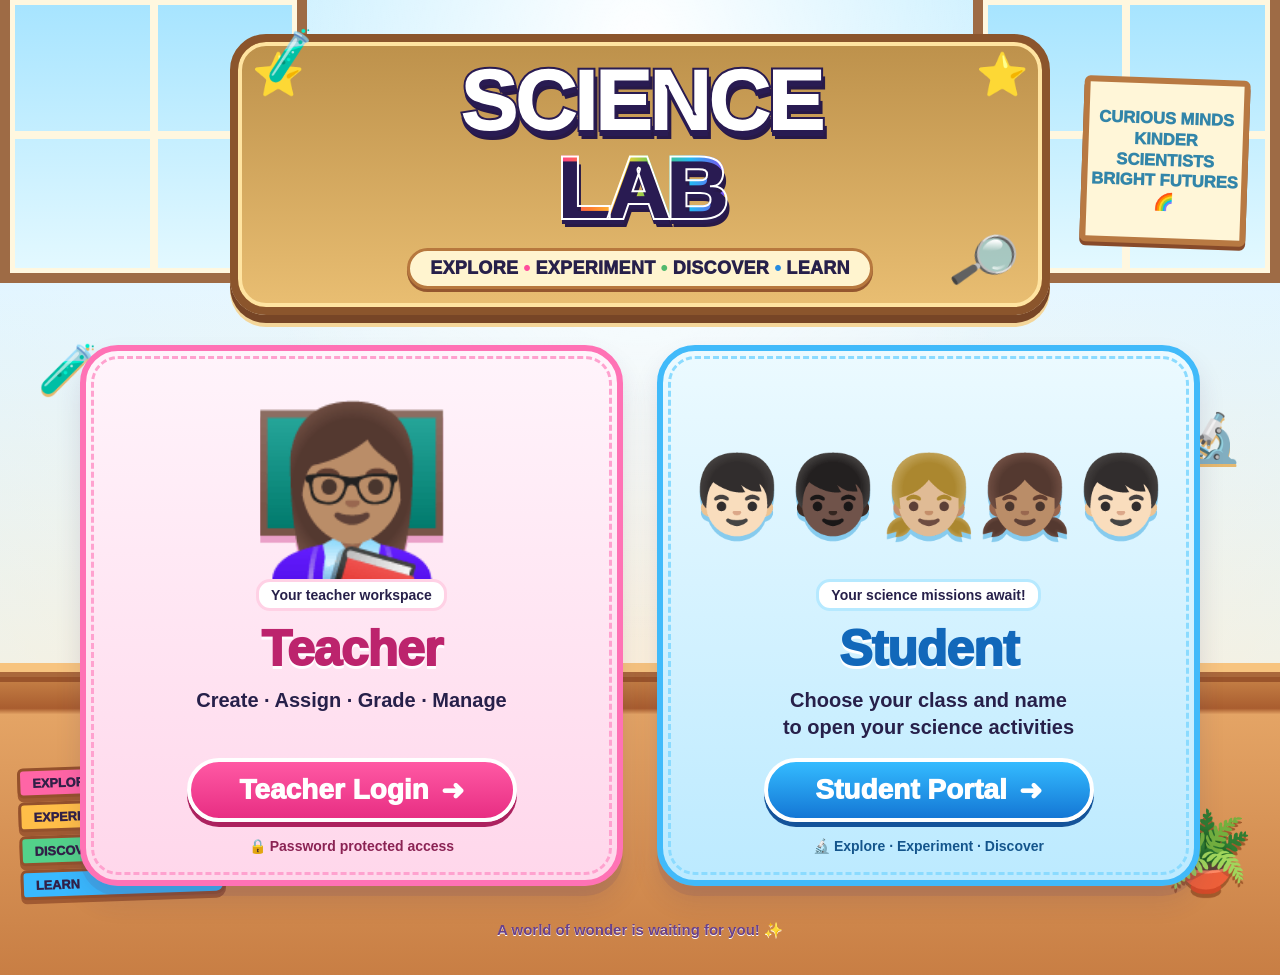
==== index.html @ 7e99002c "Add Science Lab home screen" ====
<!doctype html>
<html lang="en">
<head>
<meta charset="utf-8">
<meta name="viewport" content="width=device-width, initial-scale=1">
<meta name="theme-color" content="#6b3dc2">
<title>Science Lab — Explore • Experiment • Discover • Learn</title>
<style>
:root{--purple:#6b3dc2;--pink:#ff4d9b;--pink-dark:#bc246d;--blue:#28a9f2;--blue-dark:#1268ba;--ink:#27204a;--cream:#fff9ec}
*{box-sizing:border-box}
body{margin:0;min-height:100vh;font-family:"Trebuchet MS",Arial,sans-serif;color:var(--ink);background:linear-gradient(180deg,#c8efff 0%,#e8f7ff 30%,#fff0d8 74%,#f4d4ff 100%);overflow-x:hidden}
.classroom{min-height:100vh;position:relative;isolation:isolate;padding:24px clamp(14px,4vw,54px) 36px;display:flex;flex-direction:column;align-items:center}
.window-glow{position:absolute;inset:0;z-index:-2;background:radial-gradient(ellipse at 50% 5%,#fff 0,transparent 45%),linear-gradient(90deg,#d3f1ff40,transparent 30%,transparent 70%,#d3f1ff40)}
.shelf{position:absolute;z-index:-1;bottom:0;height:32%;width:100%;background:linear-gradient(180deg,#cc884b 0,#a95d2f 12%,#e4a465 14%,#c87e44 100%);border-top:9px solid #f8c17a;box-shadow:inset 0 10px 0 #9a542b}
.shelf:before{content:"";position:absolute;top:-9px;left:0;right:0;height:9px;background:#f7c47f;box-shadow:0 5px 0 #aa683b}
.window{position:absolute;z-index:-1;top:0;width:24%;height:29%;background:linear-gradient(#a6e4ff,#e4f9ff);border:10px solid #9e6b45;border-top:0;box-shadow:inset 0 0 0 5px #fff7df}
.window.left{left:0}.window.right{right:0}
.window:before,.window:after{content:"";position:absolute;background:#fff7df}
.window:before{width:8px;top:0;bottom:0;left:50%;transform:translateX(-50%)}
.window:after{height:8px;left:0;right:0;top:48%}
.poster{position:absolute;right:2.5%;top:8%;width:13%;height:17%;background:#fff6d8;border:6px solid #b87942;border-radius:6px;display:grid;place-items:center;text-align:center;font-weight:1000;color:#3285a9;transform:rotate(2deg);box-shadow:0 4px 0 #874a2a}
.poster span{font-size:clamp(10px,1.3vw,19px);line-height:1.25}
.books{position:absolute;left:1.5%;bottom:8%;width:16%;display:flex;flex-direction:column;gap:4px;transform:rotate(-2deg)}
.book{height:30px;border:3px solid #94512c;border-radius:6px 10px 10px 6px;box-shadow:0 4px 0 #a05a32;display:flex;align-items:center;padding-left:12px;font-size:clamp(10px,1vw,15px);font-weight:1000;color:#312047}
.book:nth-child(1){background:#ff65a6}.book:nth-child(2){background:#ffbe48}.book:nth-child(3){background:#53d18a}.book:nth-child(4){background:#39b9ff}
.plant{position:absolute;right:2%;bottom:8%;font-size:clamp(40px,6vw,80px);filter:drop-shadow(0 4px 0 #a15a2c)}
.brand{width:min(820px,100%);text-align:center;background:linear-gradient(#bd914b,#e9be72);border:8px solid #8b552c;border-radius:36px;padding:16px 24px 18px;box-shadow:0 8px 0 #774526,0 12px 0 #f4d69a,inset 0 0 0 4px #ffe4a1;position:relative;margin:10px 0 30px}
.brand:before,.brand:after{content:"⭐";position:absolute;font-size:clamp(24px,4vw,42px);top:8px}
.brand:before{left:14px}.brand:after{right:14px}
.brand h1{margin:0;color:#fff;font-size:clamp(39px,7.5vw,86px);line-height:1.02;font-weight:1000;letter-spacing:-3px;-webkit-text-stroke:2px #291b52;text-shadow:0 5px 0 #291b52,3px 8px 0 #281947}
.brand h1 .science{background:linear-gradient(90deg,#ff3897,#ff7b30,#ffd333,#4dc85b,#24b9f4,#7b52ef);color:transparent;background-clip:text;-webkit-background-clip:text;-webkit-text-stroke:2px #fff}
.motto{display:inline-block;margin-top:15px;background:#fff4cf;border:3px solid #b7783e;border-radius:999px;padding:7px 20px;font-weight:1000;font-size:clamp(12px,1.6vw,18px);box-shadow:0 3px 0 #94572f;letter-spacing:.3px}
.lab-science{position:absolute;left:24px;top:-12px;font-size:clamp(27px,4vw,44px);transform:rotate(-12deg)}
.magnify{position:absolute;right:24px;bottom:15px;font-size:clamp(28px,4.5vw,53px);transform:rotate(12deg)}
.portal-row{width:min(1120px,100%);display:grid;grid-template-columns:1fr 1fr;gap:clamp(16px,3vw,34px);align-items:stretch}
.portal{border:6px solid;border-radius:38px;min-height:470px;padding:18px clamp(12px,2vw,24px) 24px;display:flex;flex-direction:column;align-items:center;text-align:center;position:relative;overflow:hidden;box-shadow:0 10px 0 #593d6a22,0 15px 26px #3a306022;transition:transform .2s,box-shadow .2s}
.portal:hover{transform:translateY(-5px);box-shadow:0 15px 0 #593d6a20,0 20px 32px #3a306028}
.teacher{background:linear-gradient(180deg,#fff4fb,#ffd7eb);border-color:#ff72b5;outline:3px dashed #ffa2cf;outline-offset:-14px}
.student{background:linear-gradient(180deg,#ecfaff,#bceaff);border-color:#41bafa;outline:3px dashed #8bdbff;outline-offset:-14px}
.illustration{width:100%;height:250px;display:grid;place-items:center;position:relative}
.teacher-art{font-size:clamp(105px,13vw,166px);line-height:1;filter:drop-shadow(0 7px 0 #eaa0c8)}
.student-art{display:flex;flex-wrap:wrap;justify-content:center;align-content:center;gap:0;font-size:clamp(54px,6vw,80px);line-height:1.08;filter:drop-shadow(0 5px 0 #86cbee)}
.art-caption{position:absolute;bottom:8px;background:#fff;border:3px solid #ffd1e5;border-radius:14px;padding:5px 12px;font-size:14px;font-weight:900}
.student .art-caption{border-color:#b6e9ff}
.portal h2{font-size:clamp(32px,4.2vw,50px);margin:3px 0 5px;font-weight:1000;letter-spacing:-1px;text-shadow:0 3px 0 #ffffff;line-height:1.1}
.teacher h2{color:var(--pink-dark)}.student h2{color:var(--blue-dark)}
.portal p{font-weight:800;font-size:clamp(15px,1.8vw,20px);margin:5px 0 17px;line-height:1.35}
.cta{margin-top:auto;border:4px solid #fff;border-radius:999px;display:flex;align-items:center;justify-content:center;gap:12px;min-height:64px;width:min(100%,330px);text-decoration:none;color:white;font:1000 clamp(19px,2.5vw,28px) "Trebuchet MS",Arial,sans-serif;cursor:pointer;box-shadow:0 5px 0 #0002;transition:transform .14s,filter .14s}
.cta:hover{transform:translateY(-2px);filter:brightness(1.05)}.cta:focus-visible{outline:4px solid #342268;outline-offset:4px}
.teacher .cta{background:linear-gradient(#ff59a4,#e82e83);box-shadow:0 5px 0 #ac225f}.student .cta{background:linear-gradient(#34bbff,#1477d5);box-shadow:0 5px 0 #14539a}
.lock-note{font-size:14px;font-weight:900;margin-top:15px;line-height:1.35}.teacher .lock-note{color:#8b2354}.student .lock-note{color:#14558c}
.floating{position:absolute;z-index:-1;font-size:clamp(25px,3.7vw,48px);filter:drop-shadow(0 3px 0 #e6b86e)}
.f1{left:3%;top:35%}.f2{left:21%;top:52%}.f3{right:3%;top:42%}.f4{right:19%;top:57%}
.footer{margin-top:35px;text-align:center;font-weight:900;color:#69418a;font-size:15px;text-shadow:0 1px #fff}
.modal-backdrop{position:fixed;inset:0;background:#211536a8;z-index:10;display:none;align-items:center;justify-content:center;padding:18px}
.modal-backdrop.open{display:flex}
.modal{width:min(450px,100%);background:#fff8fd;border:6px solid #ff78b8;border-radius:28px;box-shadow:0 10px 0 #662a51;padding:28px;text-align:center}
.modal h3{font-size:30px;margin:4px 0 8px;color:#a82065}
.modal p{line-height:1.45;font-weight:700}
.modal-actions{display:flex;gap:10px;margin-top:20px}
.modal-actions button{flex:1;border:0;border-radius:15px;padding:13px;font-size:17px;font-weight:900;cursor:pointer}
.primary{background:#ef3d8d;color:white}.secondary{background:#eadcfb;color:#4e2a7b}
@media(max-width:760px){.classroom{padding:15px 12px 26px}.brand{margin-bottom:23px;padding:17px 12px}.brand h1{letter-spacing:-1.5px}.brand:before{left:7px}.brand:after{right:7px}.lab-science{left:8px;top:-16px}.magnify{right:8px;bottom:8px}.portal-row{grid-template-columns:1fr;max-width:500px;gap:18px}.portal{min-height:0;padding:18px 20px 22px}.illustration{height:200px}.teacher-art{font-size:120px}.student-art{font-size:59px}.portal p{margin-bottom:15px}.books,.poster,.plant{opacity:.38}.window{height:20%;width:24%}.footer{margin-top:25px}}
@media(prefers-reduced-motion:reduce){*{transition:none!important}}
</style>
</head>
<body>
<main class="classroom">
<div class="window-glow"></div><div class="window left"></div><div class="window right"></div>
<div class="poster"><span>CURIOUS MINDS<br>KINDER SCIENTISTS<br>BRIGHT FUTURES 🌈</span></div>
<div class="books" aria-hidden="true"><div class="book">EXPLORE</div><div class="book">EXPERIMENT</div><div class="book">DISCOVER</div><div class="book">LEARN</div></div>
<div class="plant" aria-hidden="true">🪴</div>
<div class="floating f1" aria-hidden="true">🧪</div><div class="floating f2" aria-hidden="true">⭐</div><div class="floating f3" aria-hidden="true">🔬</div><div class="floating f4" aria-hidden="true">🌟</div>
<header class="brand">
<div class="lab-science" aria-hidden="true">🧪</div>
<h1><span class="small">SCIENCE</span><br><span class="science">LAB</span></h1>
<div class="motto">EXPLORE <span style="color:#ff4d9b">•</span> EXPERIMENT <span style="color:#52b96d">•</span> DISCOVER <span style="color:#258be1">•</span> LEARN</div>
<div class="magnify" aria-hidden="true">🔎</div>
</header>
<section class="portal-row" aria-label="Choose your portal">
<article class="portal teacher">
<div class="illustration">
<div class="teacher-art" role="img" aria-label="Cartoon teacher">👩🏽‍🏫</div>
<div class="art-caption">Your teacher workspace</div>
</div>
<h2>Teacher</h2>
<p>Create · Assign · Grade · Manage</p>
<button class="cta" id="teacherBtn" type="button">Teacher Login <span aria-hidden="true">➜</span></button>
<div class="lock-note">🔒 Password protected access</div>
</article>
<article class="portal student">
<div class="illustration">
<div class="student-art" role="img" aria-label="A diverse group of cartoon students"><span>👦🏻</span><span>👦🏿</span><span>👧🏼</span><span>👧🏽</span><span>👦🏻</span></div>
<div class="art-caption">Your science missions await!</div>
</div>
<h2>Student</h2>
<p>Choose your class and name<br>to open your science activities</p>
<button class="cta" id="studentBtn" type="button">Student Portal <span aria-hidden="true">➜</span></button>
<div class="lock-note">🔬 Explore · Experiment · Discover</div>
</article>
</section>
<footer class="footer">A world of wonder is waiting for you! ✨</footer>
<div class="shelf"></div>
</main>
<div class="modal-backdrop" id="teacherModal" role="dialog" aria-modal="true" aria-labelledby="modalTitle">
<div class="modal">
<div style="font-size:44px" aria-hidden="true">🔐</div>
<h3 id="modalTitle">Teacher Login</h3>
<p>The private teacher workspace will open after secure sign-in is configured.</p>
<div class="modal-actions"><button class="secondary" id="closeModal" type="button">Back</button><button class="primary" id="confirmModal" type="button">Continue</button></div>
</div>
</div>
<script>
const modal=document.getElementById('teacherModal');
document.getElementById('teacherBtn').addEventListener('click',()=>{modal.classList.add('open');document.getElementById('closeModal').focus()});
function closeTeacherModal(){modal.classList.remove('open');document.getElementById('teacherBtn').focus()}
document.getElementById('closeModal').addEventListener('click',closeTeacherModal);
document.getElementById('confirmModal').addEventListener('click',()=>{alert('Teacher authentication will be connected when the secure login screen is built.');closeTeacherModal()});
modal.addEventListener('click',e=>{if(e.target===modal)closeTeacherModal()});
document.addEventListener('keydown',e=>{if(e.key==='Escape'&&modal.classList.contains('open'))closeTeacherModal()});
document.getElementById('studentBtn').addEventListener('click',()=>{alert('The Student portal will open to class selection after the next screen is built.')});
</script>
</body>
</html>
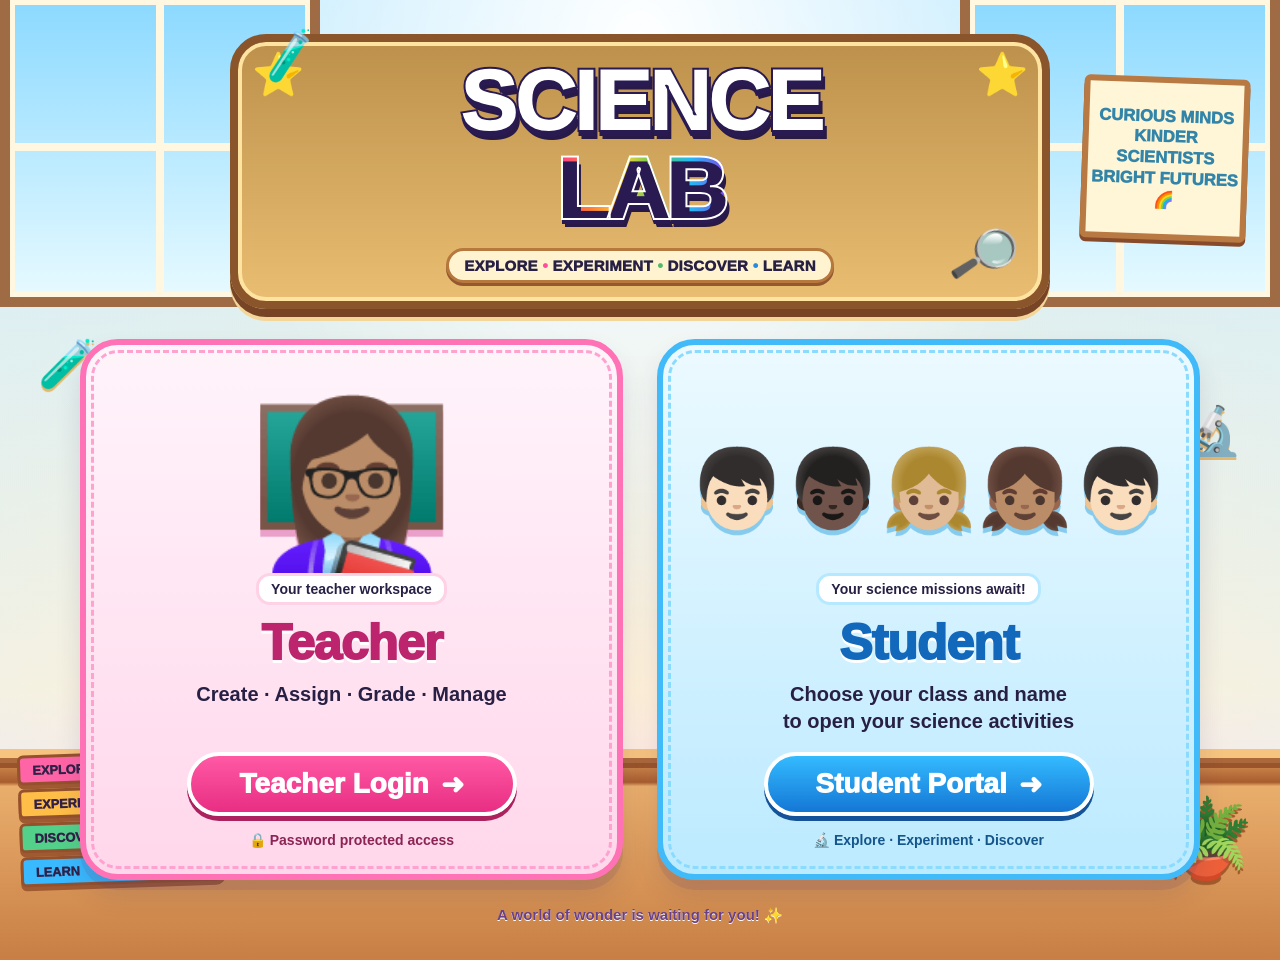
==== commit 3b78453a: "Use shared Science Lab stylesheet and script on home screen" ====
--- a/index.html
+++ b/index.html
@@ -5,64 +5,7 @@
 <meta name="viewport" content="width=device-width, initial-scale=1">
 <meta name="theme-color" content="#6b3dc2">
 <title>Science Lab — Explore • Experiment • Discover • Learn</title>
-<style>
-:root{--purple:#6b3dc2;--pink:#ff4d9b;--pink-dark:#bc246d;--blue:#28a9f2;--blue-dark:#1268ba;--ink:#27204a;--cream:#fff9ec}
-*{box-sizing:border-box}
-body{margin:0;min-height:100vh;font-family:"Trebuchet MS",Arial,sans-serif;color:var(--ink);background:linear-gradient(180deg,#c8efff 0%,#e8f7ff 30%,#fff0d8 74%,#f4d4ff 100%);overflow-x:hidden}
-.classroom{min-height:100vh;position:relative;isolation:isolate;padding:24px clamp(14px,4vw,54px) 36px;display:flex;flex-direction:column;align-items:center}
-.window-glow{position:absolute;inset:0;z-index:-2;background:radial-gradient(ellipse at 50% 5%,#fff 0,transparent 45%),linear-gradient(90deg,#d3f1ff40,transparent 30%,transparent 70%,#d3f1ff40)}
-.shelf{position:absolute;z-index:-1;bottom:0;height:32%;width:100%;background:linear-gradient(180deg,#cc884b 0,#a95d2f 12%,#e4a465 14%,#c87e44 100%);border-top:9px solid #f8c17a;box-shadow:inset 0 10px 0 #9a542b}
-.shelf:before{content:"";position:absolute;top:-9px;left:0;right:0;height:9px;background:#f7c47f;box-shadow:0 5px 0 #aa683b}
-.window{position:absolute;z-index:-1;top:0;width:24%;height:29%;background:linear-gradient(#a6e4ff,#e4f9ff);border:10px solid #9e6b45;border-top:0;box-shadow:inset 0 0 0 5px #fff7df}
-.window.left{left:0}.window.right{right:0}
-.window:before,.window:after{content:"";position:absolute;background:#fff7df}
-.window:before{width:8px;top:0;bottom:0;left:50%;transform:translateX(-50%)}
-.window:after{height:8px;left:0;right:0;top:48%}
-.poster{position:absolute;right:2.5%;top:8%;width:13%;height:17%;background:#fff6d8;border:6px solid #b87942;border-radius:6px;display:grid;place-items:center;text-align:center;font-weight:1000;color:#3285a9;transform:rotate(2deg);box-shadow:0 4px 0 #874a2a}
-.poster span{font-size:clamp(10px,1.3vw,19px);line-height:1.25}
-.books{position:absolute;left:1.5%;bottom:8%;width:16%;display:flex;flex-direction:column;gap:4px;transform:rotate(-2deg)}
-.book{height:30px;border:3px solid #94512c;border-radius:6px 10px 10px 6px;box-shadow:0 4px 0 #a05a32;display:flex;align-items:center;padding-left:12px;font-size:clamp(10px,1vw,15px);font-weight:1000;color:#312047}
-.book:nth-child(1){background:#ff65a6}.book:nth-child(2){background:#ffbe48}.book:nth-child(3){background:#53d18a}.book:nth-child(4){background:#39b9ff}
-.plant{position:absolute;right:2%;bottom:8%;font-size:clamp(40px,6vw,80px);filter:drop-shadow(0 4px 0 #a15a2c)}
-.brand{width:min(820px,100%);text-align:center;background:linear-gradient(#bd914b,#e9be72);border:8px solid #8b552c;border-radius:36px;padding:16px 24px 18px;box-shadow:0 8px 0 #774526,0 12px 0 #f4d69a,inset 0 0 0 4px #ffe4a1;position:relative;margin:10px 0 30px}
-.brand:before,.brand:after{content:"⭐";position:absolute;font-size:clamp(24px,4vw,42px);top:8px}
-.brand:before{left:14px}.brand:after{right:14px}
-.brand h1{margin:0;color:#fff;font-size:clamp(39px,7.5vw,86px);line-height:1.02;font-weight:1000;letter-spacing:-3px;-webkit-text-stroke:2px #291b52;text-shadow:0 5px 0 #291b52,3px 8px 0 #281947}
-.brand h1 .science{background:linear-gradient(90deg,#ff3897,#ff7b30,#ffd333,#4dc85b,#24b9f4,#7b52ef);color:transparent;background-clip:text;-webkit-background-clip:text;-webkit-text-stroke:2px #fff}
-.motto{display:inline-block;margin-top:15px;background:#fff4cf;border:3px solid #b7783e;border-radius:999px;padding:7px 20px;font-weight:1000;font-size:clamp(12px,1.6vw,18px);box-shadow:0 3px 0 #94572f;letter-spacing:.3px}
-.lab-science{position:absolute;left:24px;top:-12px;font-size:clamp(27px,4vw,44px);transform:rotate(-12deg)}
-.magnify{position:absolute;right:24px;bottom:15px;font-size:clamp(28px,4.5vw,53px);transform:rotate(12deg)}
-.portal-row{width:min(1120px,100%);display:grid;grid-template-columns:1fr 1fr;gap:clamp(16px,3vw,34px);align-items:stretch}
-.portal{border:6px solid;border-radius:38px;min-height:470px;padding:18px clamp(12px,2vw,24px) 24px;display:flex;flex-direction:column;align-items:center;text-align:center;position:relative;overflow:hidden;box-shadow:0 10px 0 #593d6a22,0 15px 26px #3a306022;transition:transform .2s,box-shadow .2s}
-.portal:hover{transform:translateY(-5px);box-shadow:0 15px 0 #593d6a20,0 20px 32px #3a306028}
-.teacher{background:linear-gradient(180deg,#fff4fb,#ffd7eb);border-color:#ff72b5;outline:3px dashed #ffa2cf;outline-offset:-14px}
-.student{background:linear-gradient(180deg,#ecfaff,#bceaff);border-color:#41bafa;outline:3px dashed #8bdbff;outline-offset:-14px}
-.illustration{width:100%;height:250px;display:grid;place-items:center;position:relative}
-.teacher-art{font-size:clamp(105px,13vw,166px);line-height:1;filter:drop-shadow(0 7px 0 #eaa0c8)}
-.student-art{display:flex;flex-wrap:wrap;justify-content:center;align-content:center;gap:0;font-size:clamp(54px,6vw,80px);line-height:1.08;filter:drop-shadow(0 5px 0 #86cbee)}
-.art-caption{position:absolute;bottom:8px;background:#fff;border:3px solid #ffd1e5;border-radius:14px;padding:5px 12px;font-size:14px;font-weight:900}
-.student .art-caption{border-color:#b6e9ff}
-.portal h2{font-size:clamp(32px,4.2vw,50px);margin:3px 0 5px;font-weight:1000;letter-spacing:-1px;text-shadow:0 3px 0 #ffffff;line-height:1.1}
-.teacher h2{color:var(--pink-dark)}.student h2{color:var(--blue-dark)}
-.portal p{font-weight:800;font-size:clamp(15px,1.8vw,20px);margin:5px 0 17px;line-height:1.35}
-.cta{margin-top:auto;border:4px solid #fff;border-radius:999px;display:flex;align-items:center;justify-content:center;gap:12px;min-height:64px;width:min(100%,330px);text-decoration:none;color:white;font:1000 clamp(19px,2.5vw,28px) "Trebuchet MS",Arial,sans-serif;cursor:pointer;box-shadow:0 5px 0 #0002;transition:transform .14s,filter .14s}
-.cta:hover{transform:translateY(-2px);filter:brightness(1.05)}.cta:focus-visible{outline:4px solid #342268;outline-offset:4px}
-.teacher .cta{background:linear-gradient(#ff59a4,#e82e83);box-shadow:0 5px 0 #ac225f}.student .cta{background:linear-gradient(#34bbff,#1477d5);box-shadow:0 5px 0 #14539a}
-.lock-note{font-size:14px;font-weight:900;margin-top:15px;line-height:1.35}.teacher .lock-note{color:#8b2354}.student .lock-note{color:#14558c}
-.floating{position:absolute;z-index:-1;font-size:clamp(25px,3.7vw,48px);filter:drop-shadow(0 3px 0 #e6b86e)}
-.f1{left:3%;top:35%}.f2{left:21%;top:52%}.f3{right:3%;top:42%}.f4{right:19%;top:57%}
-.footer{margin-top:35px;text-align:center;font-weight:900;color:#69418a;font-size:15px;text-shadow:0 1px #fff}
-.modal-backdrop{position:fixed;inset:0;background:#211536a8;z-index:10;display:none;align-items:center;justify-content:center;padding:18px}
-.modal-backdrop.open{display:flex}
-.modal{width:min(450px,100%);background:#fff8fd;border:6px solid #ff78b8;border-radius:28px;box-shadow:0 10px 0 #662a51;padding:28px;text-align:center}
-.modal h3{font-size:30px;margin:4px 0 8px;color:#a82065}
-.modal p{line-height:1.45;font-weight:700}
-.modal-actions{display:flex;gap:10px;margin-top:20px}
-.modal-actions button{flex:1;border:0;border-radius:15px;padding:13px;font-size:17px;font-weight:900;cursor:pointer}
-.primary{background:#ef3d8d;color:white}.secondary{background:#eadcfb;color:#4e2a7b}
-@media(max-width:760px){.classroom{padding:15px 12px 26px}.brand{margin-bottom:23px;padding:17px 12px}.brand h1{letter-spacing:-1.5px}.brand:before{left:7px}.brand:after{right:7px}.lab-science{left:8px;top:-16px}.magnify{right:8px;bottom:8px}.portal-row{grid-template-columns:1fr;max-width:500px;gap:18px}.portal{min-height:0;padding:18px 20px 22px}.illustration{height:200px}.teacher-art{font-size:120px}.student-art{font-size:59px}.portal p{margin-bottom:15px}.books,.poster,.plant{opacity:.38}.window{height:20%;width:24%}.footer{margin-top:25px}}
-@media(prefers-reduced-motion:reduce){*{transition:none!important}}
-</style>
+<link rel="stylesheet" href="./styles.css">
 </head>
 <body>
 <main class="classroom">
@@ -110,15 +53,6 @@
 <div class="modal-actions"><button class="secondary" id="closeModal" type="button">Back</button><button class="primary" id="confirmModal" type="button">Continue</button></div>
 </div>
 </div>
-<script>
-const modal=document.getElementById('teacherModal');
-document.getElementById('teacherBtn').addEventListener('click',()=>{modal.classList.add('open');document.getElementById('closeModal').focus()});
-function closeTeacherModal(){modal.classList.remove('open');document.getElementById('teacherBtn').focus()}
-document.getElementById('closeModal').addEventListener('click',closeTeacherModal);
-document.getElementById('confirmModal').addEventListener('click',()=>{alert('Teacher authentication will be connected when the secure login screen is built.');closeTeacherModal()});
-modal.addEventListener('click',e=>{if(e.target===modal)closeTeacherModal()});
-document.addEventListener('keydown',e=>{if(e.key==='Escape'&&modal.classList.contains('open'))closeTeacherModal()});
-document.getElementById('studentBtn').addEventListener('click',()=>{alert('The Student portal will open to class selection after the next screen is built.')});
-</script>
+<script src="./script.js" defer></script>
 </body>
 </html>
--- a/styles.css
+++ b/styles.css
@@ -0,0 +1,99 @@
+/* Science Lab shared design system. Screen-specific classes remain namespaced by page. */
+
+:root{--purple:#6b3dc2;--pink:#ff4d9b;--pink-dark:#bc246d;--blue:#28a9f2;--blue-dark:#1268ba;--ink:#27204a;--cream:#fff9ec}
+*{box-sizing:border-box}
+body{margin:0;min-height:100vh;font-family:"Trebuchet MS",Arial,sans-serif;color:var(--ink);background:linear-gradient(180deg,#c8efff 0%,#e8f7ff 30%,#fff0d8 74%,#f4d4ff 100%);overflow-x:hidden}
+.classroom{min-height:100vh;position:relative;isolation:isolate;padding:24px clamp(14px,4vw,54px) 36px;display:flex;flex-direction:column;align-items:center}
+.window-glow{position:absolute;inset:0;z-index:-2;background:radial-gradient(ellipse at 50% 5%,#fff 0,transparent 45%),linear-gradient(90deg,#d3f1ff40,transparent 30%,transparent 70%,#d3f1ff40)}
+.shelf{position:absolute;z-index:-1;bottom:0;height:32%;width:100%;background:linear-gradient(180deg,#cc884b 0,#a95d2f 12%,#e4a465 14%,#c87e44 100%);border-top:9px solid #f8c17a;box-shadow:inset 0 10px 0 #9a542b}
+.shelf:before{content:"";position:absolute;top:-9px;left:0;right:0;height:9px;background:#f7c47f;box-shadow:0 5px 0 #aa683b}
+.window{position:absolute;z-index:-1;top:0;width:24%;height:29%;background:linear-gradient(#a6e4ff,#e4f9ff);border:10px solid #9e6b45;border-top:0;box-shadow:inset 0 0 0 5px #fff7df}
+.window.left{left:0}.window.right{right:0}
+.window:before,.window:after{content:"";position:absolute;background:#fff7df}
+.window:before{width:8px;top:0;bottom:0;left:50%;transform:translateX(-50%)}
+.window:after{height:8px;left:0;right:0;top:48%}
+.poster{position:absolute;right:2.5%;top:8%;width:13%;height:17%;background:#fff6d8;border:6px solid #b87942;border-radius:6px;display:grid;place-items:center;text-align:center;font-weight:1000;color:#3285a9;transform:rotate(2deg);box-shadow:0 4px 0 #874a2a}
+.poster span{font-size:clamp(10px,1.3vw,19px);line-height:1.25}
+.books{position:absolute;left:1.5%;bottom:8%;width:16%;display:flex;flex-direction:column;gap:4px;transform:rotate(-2deg)}
+.book{height:30px;border:3px solid #94512c;border-radius:6px 10px 10px 6px;box-shadow:0 4px 0 #a05a32;display:flex;align-items:center;padding-left:12px;font-size:clamp(10px,1vw,15px);font-weight:1000;color:#312047}
+.book:nth-child(1){background:#ff65a6}.book:nth-child(2){background:#ffbe48}.book:nth-child(3){background:#53d18a}.book:nth-child(4){background:#39b9ff}
+.plant{position:absolute;right:2%;bottom:8%;font-size:clamp(40px,6vw,80px);filter:drop-shadow(0 4px 0 #a15a2c)}
+.brand{width:min(820px,100%);text-align:center;background:linear-gradient(#bd914b,#e9be72);border:8px solid #8b552c;border-radius:36px;padding:16px 24px 18px;box-shadow:0 8px 0 #774526,0 12px 0 #f4d69a,inset 0 0 0 4px #ffe4a1;position:relative;margin:10px 0 30px}
+.brand:before,.brand:after{content:"⭐";position:absolute;font-size:clamp(24px,4vw,42px);top:8px}
+.brand:before{left:14px}.brand:after{right:14px}
+.brand h1{margin:0;color:#fff;font-size:clamp(39px,7.5vw,86px);line-height:1.02;font-weight:1000;letter-spacing:-3px;-webkit-text-stroke:2px #291b52;text-shadow:0 5px 0 #291b52,3px 8px 0 #281947}
+.brand h1 .science{background:linear-gradient(90deg,#ff3897,#ff7b30,#ffd333,#4dc85b,#24b9f4,#7b52ef);color:transparent;background-clip:text;-webkit-background-clip:text;-webkit-text-stroke:2px #fff}
+.motto{display:inline-block;margin-top:15px;background:#fff4cf;border:3px solid #b7783e;border-radius:999px;padding:7px 20px;font-weight:1000;font-size:clamp(12px,1.6vw,18px);box-shadow:0 3px 0 #94572f;letter-spacing:.3px}
+.lab-science{position:absolute;left:24px;top:-12px;font-size:clamp(27px,4vw,44px);transform:rotate(-12deg)}
+.magnify{position:absolute;right:24px;bottom:15px;font-size:clamp(28px,4.5vw,53px);transform:rotate(12deg)}
+.portal-row{width:min(1120px,100%);display:grid;grid-template-columns:1fr 1fr;gap:clamp(16px,3vw,34px);align-items:stretch}
+.portal{border:6px solid;border-radius:38px;min-height:470px;padding:18px clamp(12px,2vw,24px) 24px;display:flex;flex-direction:column;align-items:center;text-align:center;position:relative;overflow:hidden;box-shadow:0 10px 0 #593d6a22,0 15px 26px #3a306022;transition:transform .2s,box-shadow .2s}
+.portal:hover{transform:translateY(-5px);box-shadow:0 15px 0 #593d6a20,0 20px 32px #3a306028}
+.teacher{background:linear-gradient(180deg,#fff4fb,#ffd7eb);border-color:#ff72b5;outline:3px dashed #ffa2cf;outline-offset:-14px}
+.student{background:linear-gradient(180deg,#ecfaff,#bceaff);border-color:#41bafa;outline:3px dashed #8bdbff;outline-offset:-14px}
+.illustration{width:100%;height:250px;display:grid;place-items:center;position:relative}
+.teacher-art{font-size:clamp(105px,13vw,166px);line-height:1;filter:drop-shadow(0 7px 0 #eaa0c8)}
+.student-art{display:flex;flex-wrap:wrap;justify-content:center;align-content:center;gap:0;font-size:clamp(54px,6vw,80px);line-height:1.08;filter:drop-shadow(0 5px 0 #86cbee)}
+.art-caption{position:absolute;bottom:8px;background:#fff;border:3px solid #ffd1e5;border-radius:14px;padding:5px 12px;font-size:14px;font-weight:900}
+.student .art-caption{border-color:#b6e9ff}
+.portal h2{font-size:clamp(32px,4.2vw,50px);margin:3px 0 5px;font-weight:1000;letter-spacing:-1px;text-shadow:0 3px 0 #ffffff;line-height:1.1}
+.teacher h2{color:var(--pink-dark)}.student h2{color:var(--blue-dark)}
+.portal p{font-weight:800;font-size:clamp(15px,1.8vw,20px);margin:5px 0 17px;line-height:1.35}
+.cta{margin-top:auto;border:4px solid #fff;border-radius:999px;display:flex;align-items:center;justify-content:center;gap:12px;min-height:64px;width:min(100%,330px);text-decoration:none;color:white;font:1000 clamp(19px,2.5vw,28px) "Trebuchet MS",Arial,sans-serif;cursor:pointer;box-shadow:0 5px 0 #0002;transition:transform .14s,filter .14s}
+.cta:hover{transform:translateY(-2px);filter:brightness(1.05)}.cta:focus-visible{outline:4px solid #342268;outline-offset:4px}
+.teacher .cta{background:linear-gradient(#ff59a4,#e82e83);box-shadow:0 5px 0 #ac225f}.student .cta{background:linear-gradient(#34bbff,#1477d5);box-shadow:0 5px 0 #14539a}
+.lock-note{font-size:14px;font-weight:900;margin-top:15px;line-height:1.35}.teacher .lock-note{color:#8b2354}.student .lock-note{color:#14558c}
+.floating{position:absolute;z-index:-1;font-size:clamp(25px,3.7vw,48px);filter:drop-shadow(0 3px 0 #e6b86e)}
+.f1{left:3%;top:35%}.f2{left:21%;top:52%}.f3{right:3%;top:42%}.f4{right:19%;top:57%}
+.footer{margin-top:35px;text-align:center;font-weight:900;color:#69418a;font-size:15px;text-shadow:0 1px #fff}
+.modal-backdrop{position:fixed;inset:0;background:#211536a8;z-index:10;display:none;align-items:center;justify-content:center;padding:18px}
+.modal-backdrop.open{display:flex}
+.modal{width:min(450px,100%);background:#fff8fd;border:6px solid #ff78b8;border-radius:28px;box-shadow:0 10px 0 #662a51;padding:28px;text-align:center}
+.modal h3{font-size:30px;margin:4px 0 8px;color:#a82065}
+.modal p{line-height:1.45;font-weight:700}
+.modal-actions{display:flex;gap:10px;margin-top:20px}
+.modal-actions button{flex:1;border:0;border-radius:15px;padding:13px;font-size:17px;font-weight:900;cursor:pointer}
+.primary{background:#ef3d8d;color:white}.secondary{background:#eadcfb;color:#4e2a7b}
+@media(max-width:760px){.classroom{padding:15px 12px 26px}.brand{margin-bottom:23px;padding:17px 12px}.brand h1{letter-spacing:-1.5px}.brand:before{left:7px}.brand:after{right:7px}.lab-science{left:8px;top:-16px}.magnify{right:8px;bottom:8px}.portal-row{grid-template-columns:1fr;max-width:500px;gap:18px}.portal{min-height:0;padding:18px 20px 22px}.illustration{height:200px}.teacher-art{font-size:120px}.student-art{font-size:59px}.portal p{margin-bottom:15px}.books,.poster,.plant{opacity:.38}.window{height:20%;width:24%}.footer{margin-top:25px}}
+@media(prefers-reduced-motion:reduce){*{transition:none!important}}
+
+
+/* Teacher Login screen styles */
+
+:root{--purple:#6334bd;--pink:#f02e8c;--pinkdark:#aa1d61;--ink:#272044;--cream:#fff8eb}
+*{box-sizing:border-box}body{margin:0;min-height:100vh;font-family:"Trebuchet MS",Arial,sans-serif;color:var(--ink);background:linear-gradient(180deg,#c9edff 0%,#fff1d9 72%,#f5d8ff 100%);overflow-x:hidden}
+.scene{min-height:100vh;position:relative;isolation:isolate;padding:22px clamp(14px,4vw,54px) 38px;display:flex;flex-direction:column;align-items:center}
+.scene:before{content:"";position:absolute;inset:0;z-index:-2;background:radial-gradient(ellipse at 50% 12%,#fff 0,transparent 46%)}
+.window{position:absolute;z-index:-1;top:0;width:25%;height:32%;background:linear-gradient(#8bd9ff,#e7faff);border:10px solid #9e6b45;border-top:0;box-shadow:inset 0 0 0 5px #fff7df}
+.window.left{left:0}.window.right{right:0}.window:before,.window:after{content:"";position:absolute;background:#fff7df}.window:before{width:8px;top:0;bottom:0;left:50%;transform:translateX(-50%)}.window:after{height:8px;left:0;right:0;top:48%}
+.shelf{position:absolute;z-index:-1;bottom:0;height:22%;width:100%;background:linear-gradient(180deg,#d99757 0,#a95d2f 12%,#e9ae6c 14%,#c87e44 100%);border-top:9px solid #f8c17a}
+.back{align-self:flex-start;display:inline-flex;align-items:center;gap:9px;border:4px solid #fff;border-radius:999px;padding:12px 20px;background:linear-gradient(#8052e5,#5a28b7);color:white;text-decoration:none;font-weight:1000;font-size:17px;box-shadow:0 5px 0 #3d237c;cursor:pointer}
+.back:hover{filter:brightness(1.07);transform:translateY(-1px)}
+.logo{margin:14px 0 24px;text-align:center;background:linear-gradient(#c7954d,#e9be72);border:7px solid #8b552c;border-radius:32px;padding:10px 28px 14px;box-shadow:0 7px 0 #774526,0 10px 0 #f4d69a,inset 0 0 0 4px #ffe4a1;position:relative;width:min(680px,100%)}
+.logo h1{margin:0;font-size:clamp(38px,7vw,72px);font-weight:1000;letter-spacing:-2px;color:white;-webkit-text-stroke:2px #28194d;text-shadow:0 5px 0 #28194d}
+.logo h1 span{background:linear-gradient(90deg,#ff3897,#ff7b30,#ffd333,#4dc85b,#24b9f4,#7b52ef);background-clip:text;-webkit-background-clip:text;color:transparent;-webkit-text-stroke:1.5px white}
+.motto{display:inline-block;background:#fff4cf;border:3px solid #b7783e;border-radius:999px;padding:6px 15px;font-size:clamp(10px,1.6vw,15px);font-weight:1000}
+.layout{width:min(1120px,100%);display:grid;grid-template-columns:.82fr 1.18fr;gap:clamp(18px,3vw,38px);align-items:center;flex:1}
+.teacher-illustration{align-self:stretch;display:flex;flex-direction:column;align-items:center;justify-content:flex-end;position:relative;min-height:430px}
+.teacher-illustration .character{font-size:clamp(125px,16vw,205px);line-height:1;filter:drop-shadow(0 7px 0 #e7a0c8)}
+.desk{width:100%;background:linear-gradient(#dba05d,#b86f3d);border:6px solid #94562f;border-radius:18px 18px 6px 6px;padding:14px;box-shadow:0 8px 0 #8c4b29;text-align:center;font-size:clamp(18px,2.3vw,28px)}
+.desk span{display:inline-block;margin:0 4px}
+.caption{margin-top:14px;background:#fff7e7;border:3px solid #efbf77;border-radius:18px;padding:10px 15px;font-weight:1000;text-align:center}
+.login{background:linear-gradient(180deg,#fff4fb,#ffd8eb);border:7px solid #ff70b3;border-radius:40px;padding:clamp(22px,4vw,44px);outline:3px dashed #ffa2cf;outline-offset:-15px;box-shadow:0 10px 0 #593d6a22,0 16px 28px #3a306022;text-align:center}
+.login h2{font-size:clamp(34px,5vw,58px);margin:4px 0 12px;line-height:1.08;font-weight:1000;color:#b5236c;text-shadow:0 3px 0 #fff}
+.login .intro{font-size:clamp(16px,2vw,20px);font-weight:800;line-height:1.4;margin:0 auto 26px;max-width:480px}
+.field-wrap{position:relative;margin:0 auto 16px;max-width:560px}
+.field-wrap .lock{position:absolute;left:19px;top:50%;transform:translateY(-50%);font-size:23px}
+input{width:100%;border:4px solid #bd83b5;border-radius:999px;background:#fff;padding:19px 58px 19px 58px;font:800 18px "Trebuchet MS",Arial,sans-serif;color:#2b234b;outline:none}
+input:focus{border-color:#7236bf;box-shadow:0 0 0 4px #d9c4ff}
+.toggle{position:absolute;right:12px;top:50%;transform:translateY(-50%);border:0;background:transparent;border-radius:50%;width:43px;height:43px;font-size:23px;cursor:pointer}
+.signin{width:100%;max-width:560px;min-height:72px;border:4px solid white;border-radius:999px;background:linear-gradient(#ff3995,#dc1678);box-shadow:0 5px 0 #a91c5d;color:white;font:1000 clamp(23px,3vw,32px) "Trebuchet MS",Arial,sans-serif;cursor:pointer}
+.signin:hover{filter:brightness(1.06);transform:translateY(-2px)}
+.help{font-size:14px;color:#7c315d;font-weight:800;margin:18px 0 0}
+.modal-backdrop{display:none;position:fixed;inset:0;z-index:20;background:#211536a8;align-items:center;justify-content:center;padding:20px}
+.modal-backdrop.open{display:flex}.modal{width:min(430px,100%);background:#fff7fc;border:6px solid #ff72b3;border-radius:28px;padding:28px;text-align:center;box-shadow:0 10px 0 #67254f}
+.modal .icon{font-size:48px}.modal h3{font-size:28px;margin:8px 0;color:#a51d61}.modal p{font-weight:800;line-height:1.45}
+.modal button{border:0;border-radius:999px;padding:13px 26px;background:#e92987;color:#fff;font-size:17px;font-weight:1000;cursor:pointer}
+.footer{margin-top:26px;font-weight:900;color:#69418a;text-align:center}
+@media(max-width:760px){.scene{padding:12px 12px 26px}.logo{margin:18px 0}.layout{grid-template-columns:1fr;max-width:520px;gap:18px}.teacher-illustration{min-height:230px}.teacher-illustration .character{font-size:120px}.desk{padding:8px}.caption{display:none}.login{padding:28px 20px;border-radius:30px}.login .intro{margin-bottom:18px}.window{height:18%;width:25%}.back{font-size:15px;padding:10px 15px}}
+@media(prefers-reduced-motion:reduce){*{transition:none!important}}
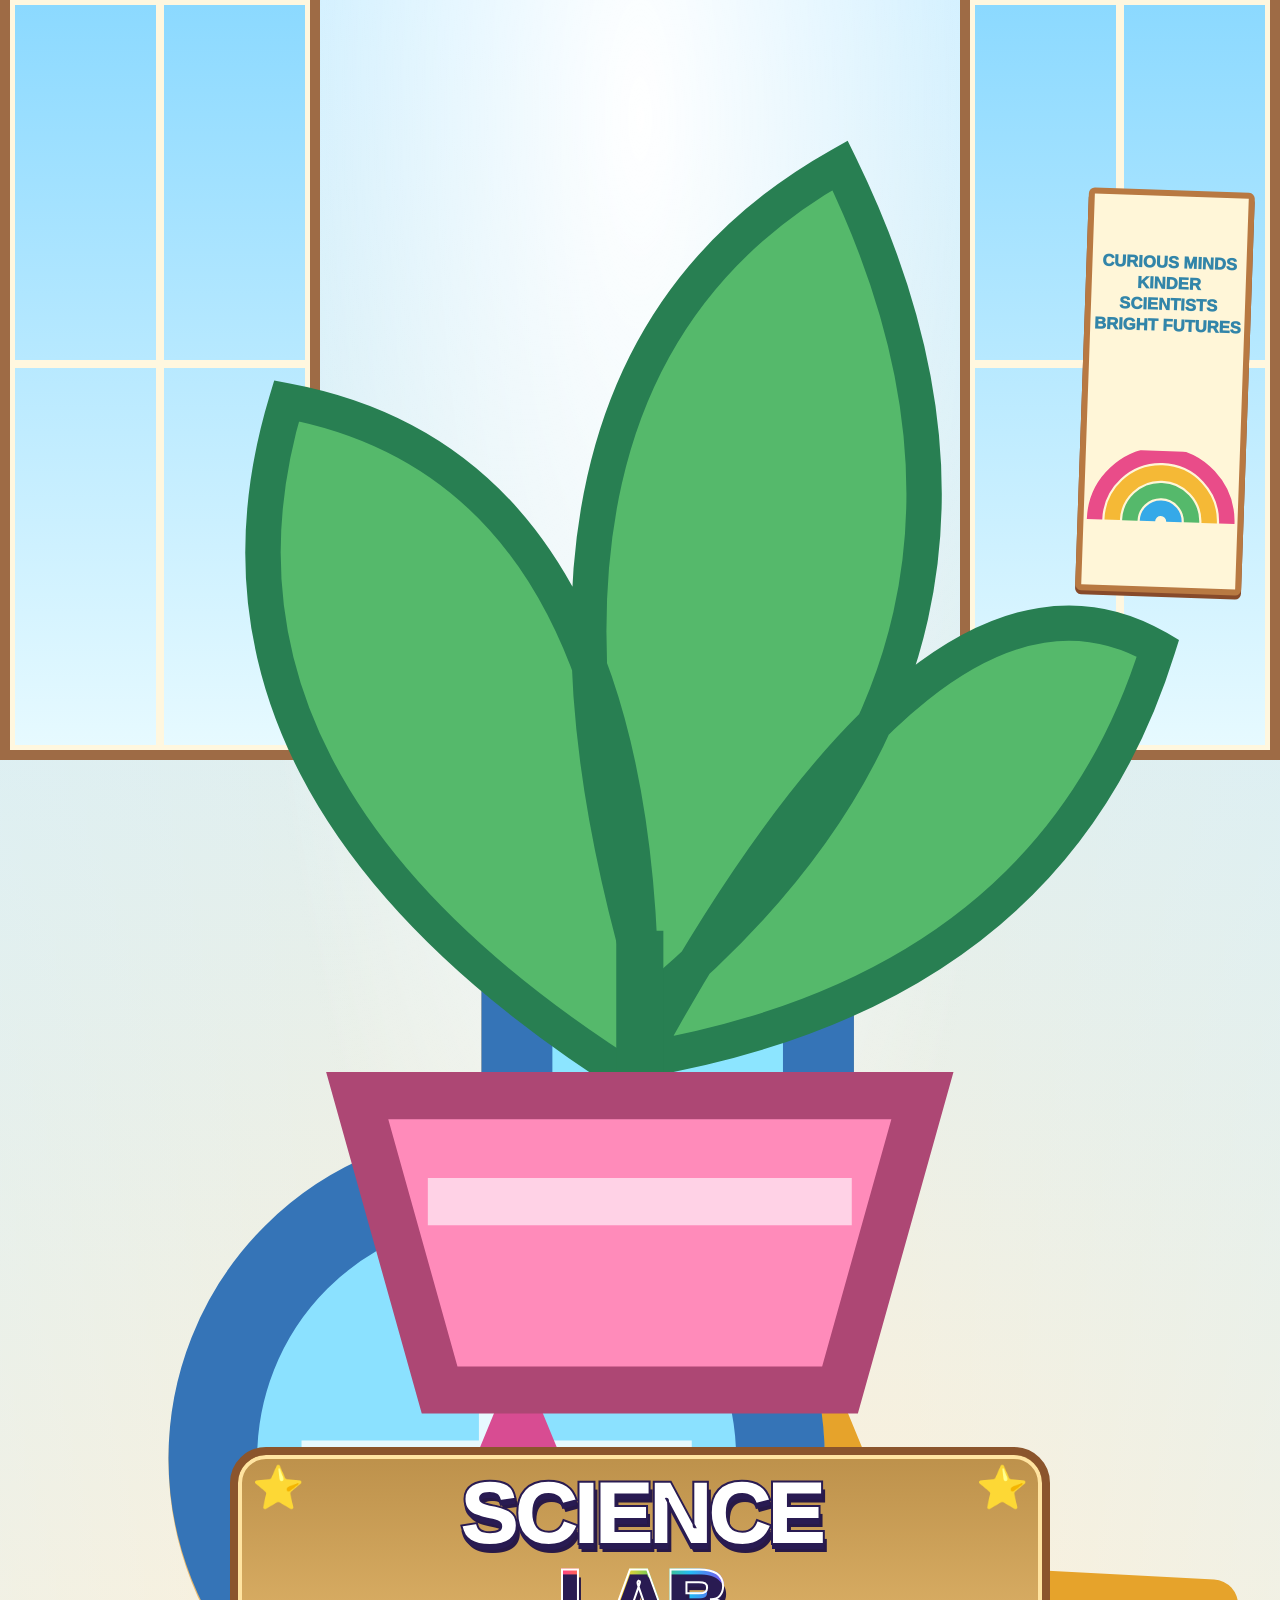
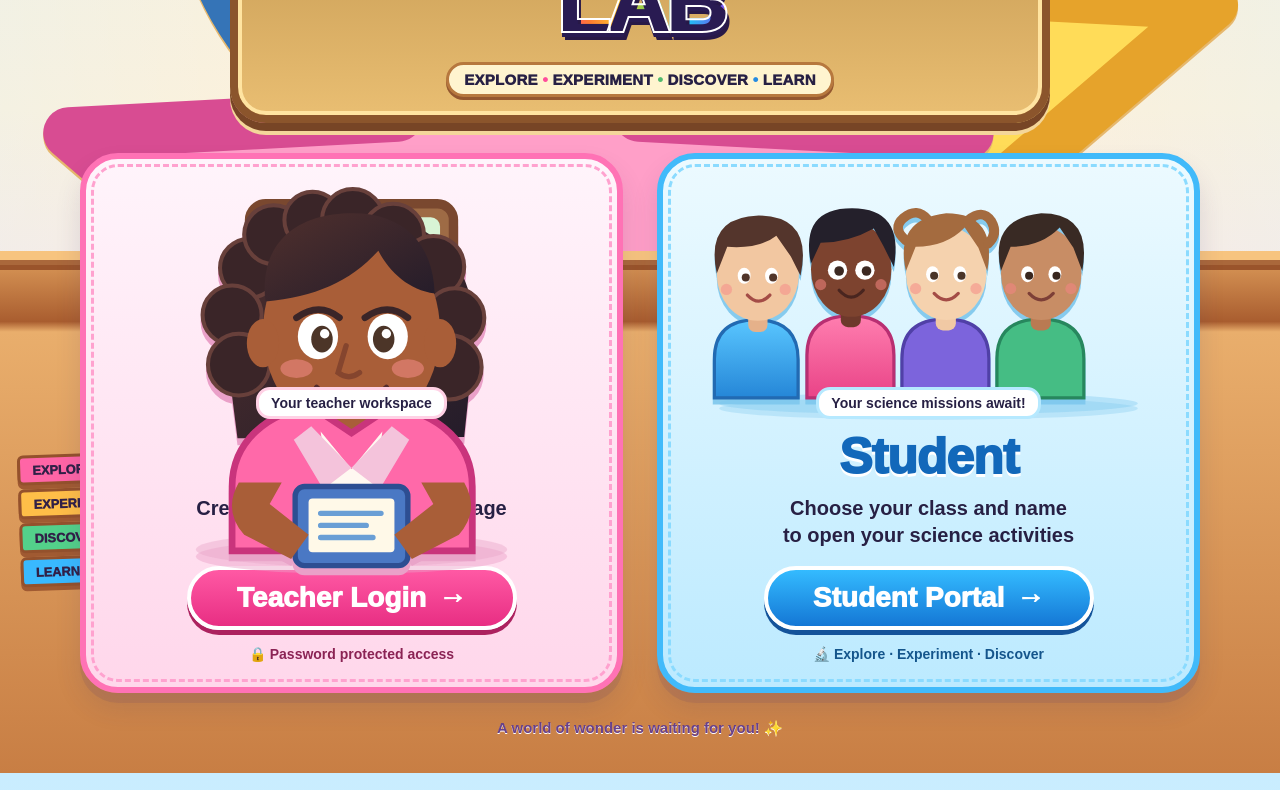
==== commit cd630235: "Replace home portal emojis with custom cartoon illustrations and remove placeholder popups" ====
--- a/index.html
+++ b/index.html
@@ -10,49 +10,41 @@
 <body>
 <main class="classroom">
 <div class="window-glow"></div><div class="window left"></div><div class="window right"></div>
-<div class="poster"><span>CURIOUS MINDS<br>KINDER SCIENTISTS<br>BRIGHT FUTURES 🌈</span></div>
+<div class="poster"><span>CURIOUS MINDS<br>KINDER SCIENTISTS<br>BRIGHT FUTURES</span><svg class="poster-rainbow" viewBox="0 0 70 36" aria-hidden="true"><path d="M5 32A30 30 0 0 1 65 32" fill="none" stroke="#e94c89" stroke-width="7"/><path d="M13 32A22 22 0 0 1 57 32" fill="none" stroke="#f5b936" stroke-width="7"/><path d="M21 32A14 14 0 0 1 49 32" fill="none" stroke="#55b96b" stroke-width="7"/><path d="M29 32A6 6 0 0 1 41 32" fill="none" stroke="#35a9e8" stroke-width="7"/></svg></div>
 <div class="books" aria-hidden="true"><div class="book">EXPLORE</div><div class="book">EXPERIMENT</div><div class="book">DISCOVER</div><div class="book">LEARN</div></div>
-<div class="plant" aria-hidden="true">🪴</div>
-<div class="floating f1" aria-hidden="true">🧪</div><div class="floating f2" aria-hidden="true">⭐</div><div class="floating f3" aria-hidden="true">🔬</div><div class="floating f4" aria-hidden="true">🌟</div>
+<svg class="plant-art" viewBox="0 0 100 120" aria-hidden="true"><path d="M50 90Q10 65 20 32Q52 38 50 90M51 83Q35 30 67 12Q87 53 51 83M50 88Q75 42 94 53Q85 82 50 88" fill="#55b96b" stroke="#287f52" stroke-width="3"/><path d="M50 77L50 100" stroke="#287f52" stroke-width="4"/><path d="M26 91h48l-7 25H33z" fill="#ff8bba" stroke="#ad4774" stroke-width="4"/><path d="M32 100h36" stroke="#ffd2e6" stroke-width="4"/></svg>
+<svg class="floating f1" viewBox="0 0 70 70" aria-hidden="true"><path d="M27 8h17v8l-4 6v14l18 25q4 7-6 7H17q-10 0-5-8l18-24V22l-3-6z" fill="#8ce5ff" stroke="#3574b7" stroke-width="4"/><path d="M19 51h33l6 10H13z" fill="#7bdcaa"/><path d="M29 8h13" stroke="#3574b7" stroke-width="5" stroke-linecap="round"/></svg><svg class="floating f2" viewBox="0 0 60 60" aria-hidden="true"><path d="M30 4l7 17 19 1-14 12 4 19-16-10-16 10 4-19L4 22l19-1z" fill="#ffdc58" stroke="#e6a32b" stroke-width="3" stroke-linejoin="round"/></svg><svg class="floating f3" viewBox="0 0 70 70" aria-hidden="true"><circle cx="28" cy="26" r="16" fill="#8be1ff" stroke="#3574b7" stroke-width="5"/><path d="M40 39l18 19" stroke="#7b583f" stroke-width="9" stroke-linecap="round"/><path d="M17 26h22M28 15v22" stroke="#fff" stroke-width="2" opacity=".8"/></svg><svg class="floating f4" viewBox="0 0 60 60" aria-hidden="true"><path d="M30 4l7 17 19 1-14 12 4 19-16-10-16 10 4-19L4 22l19-1z" fill="#ff9fc8" stroke="#d84c92" stroke-width="3" stroke-linejoin="round"/></svg>
 <header class="brand">
-<div class="lab-science" aria-hidden="true">🧪</div>
+<div class="lab-science" aria-hidden="true"><svg viewBox="0 0 70 70"><path d="M27 7h17v8l-4 6v14l18 25q4 7-6 7H17q-10 0-5-8l18-24V21l-3-6z" fill="#8ce5ff" stroke="#3574b7" stroke-width="4"/><path d="M19 51h33l6 10H13z" fill="#7bdcaa"/><path d="M29 7h13" stroke="#3574b7" stroke-width="5" stroke-linecap="round"/></svg></div>
 <h1><span class="small">SCIENCE</span><br><span class="science">LAB</span></h1>
 <div class="motto">EXPLORE <span style="color:#ff4d9b">•</span> EXPERIMENT <span style="color:#52b96d">•</span> DISCOVER <span style="color:#258be1">•</span> LEARN</div>
-<div class="magnify" aria-hidden="true">🔎</div>
+<div class="magnify" aria-hidden="true"><svg viewBox="0 0 70 70"><circle cx="28" cy="26" r="19" fill="#8be1ff" stroke="#563d78" stroke-width="5"/><path d="M42 41l19 19" stroke="#8b5b3d" stroke-width="11" stroke-linecap="round"/><path d="M17 26h22M28 15v22" stroke="#fff" stroke-width="2" opacity=".8"/></svg></div>
 </header>
 <section class="portal-row" aria-label="Choose your portal">
 <article class="portal teacher">
 <div class="illustration">
-<div class="teacher-art" role="img" aria-label="Cartoon teacher">👩🏽‍🏫</div>
+<img class="teacher-art" src="./assets/cartoon-teacher.svg" alt="Cartoon teacher with dark curly hair, a pink cardigan, and a science book">
 <div class="art-caption">Your teacher workspace</div>
 </div>
 <h2>Teacher</h2>
 <p>Create · Assign · Grade · Manage</p>
-<button class="cta" id="teacherBtn" type="button">Teacher Login <span aria-hidden="true">➜</span></button>
+<a class="cta" id="teacherBtn" href="./teacher-login.html">Teacher Login <span aria-hidden="true">→</span></a>
 <div class="lock-note">🔒 Password protected access</div>
 </article>
 <article class="portal student">
 <div class="illustration">
-<div class="student-art" role="img" aria-label="A diverse group of cartoon students"><span>👦🏻</span><span>👦🏿</span><span>👧🏼</span><span>👧🏽</span><span>👦🏻</span></div>
+<img class="student-art" src="./assets/diverse-cartoon-students.svg" alt="A diverse group of five cartoon students with varied skin tones and hair types">
 <div class="art-caption">Your science missions await!</div>
 </div>
 <h2>Student</h2>
 <p>Choose your class and name<br>to open your science activities</p>
-<button class="cta" id="studentBtn" type="button">Student Portal <span aria-hidden="true">➜</span></button>
+<button class="cta" id="studentBtn" type="button" disabled aria-label="Student portal screen is not built yet">Student Portal <span aria-hidden="true">→</span></button>
 <div class="lock-note">🔬 Explore · Experiment · Discover</div>
 </article>
 </section>
 <footer class="footer">A world of wonder is waiting for you! ✨</footer>
 <div class="shelf"></div>
 </main>
-<div class="modal-backdrop" id="teacherModal" role="dialog" aria-modal="true" aria-labelledby="modalTitle">
-<div class="modal">
-<div style="font-size:44px" aria-hidden="true">🔐</div>
-<h3 id="modalTitle">Teacher Login</h3>
-<p>The private teacher workspace will open after secure sign-in is configured.</p>
-<div class="modal-actions"><button class="secondary" id="closeModal" type="button">Back</button><button class="primary" id="confirmModal" type="button">Continue</button></div>
-</div>
-</div>
 <script src="./script.js" defer></script>
 </body>
 </html>
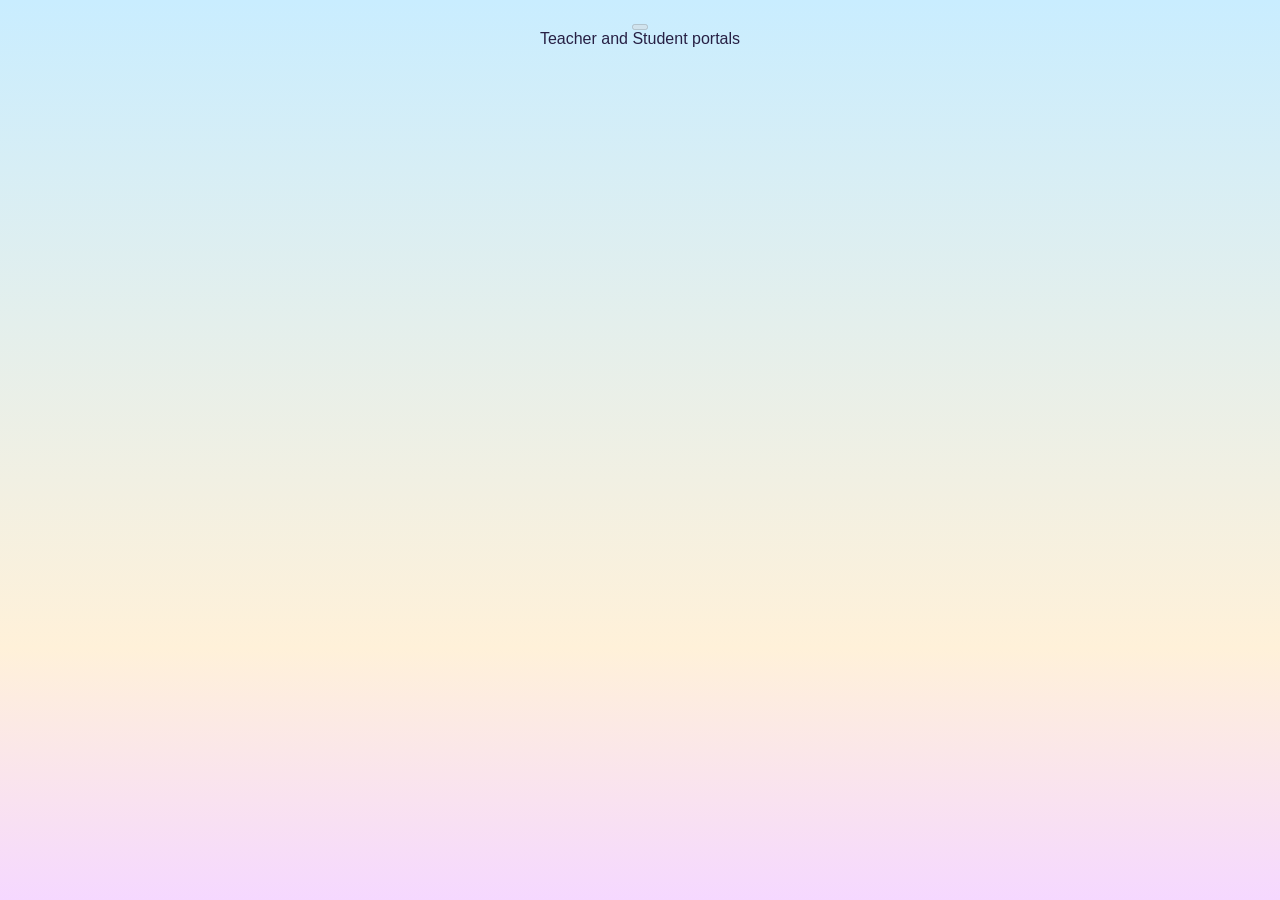
==== commit fde4bf83: "Use the approved full Science Lab artwork as home screen background" ====
--- a/index.html
+++ b/index.html
@@ -8,42 +8,10 @@
 <link rel="stylesheet" href="./styles.css">
 </head>
 <body>
-<main class="classroom">
-<div class="window-glow"></div><div class="window left"></div><div class="window right"></div>
-<div class="poster"><span>CURIOUS MINDS<br>KINDER SCIENTISTS<br>BRIGHT FUTURES</span><svg class="poster-rainbow" viewBox="0 0 70 36" aria-hidden="true"><path d="M5 32A30 30 0 0 1 65 32" fill="none" stroke="#e94c89" stroke-width="7"/><path d="M13 32A22 22 0 0 1 57 32" fill="none" stroke="#f5b936" stroke-width="7"/><path d="M21 32A14 14 0 0 1 49 32" fill="none" stroke="#55b96b" stroke-width="7"/><path d="M29 32A6 6 0 0 1 41 32" fill="none" stroke="#35a9e8" stroke-width="7"/></svg></div>
-<div class="books" aria-hidden="true"><div class="book">EXPLORE</div><div class="book">EXPERIMENT</div><div class="book">DISCOVER</div><div class="book">LEARN</div></div>
-<svg class="plant-art" viewBox="0 0 100 120" aria-hidden="true"><path d="M50 90Q10 65 20 32Q52 38 50 90M51 83Q35 30 67 12Q87 53 51 83M50 88Q75 42 94 53Q85 82 50 88" fill="#55b96b" stroke="#287f52" stroke-width="3"/><path d="M50 77L50 100" stroke="#287f52" stroke-width="4"/><path d="M26 91h48l-7 25H33z" fill="#ff8bba" stroke="#ad4774" stroke-width="4"/><path d="M32 100h36" stroke="#ffd2e6" stroke-width="4"/></svg>
-<svg class="floating f1" viewBox="0 0 70 70" aria-hidden="true"><path d="M27 8h17v8l-4 6v14l18 25q4 7-6 7H17q-10 0-5-8l18-24V22l-3-6z" fill="#8ce5ff" stroke="#3574b7" stroke-width="4"/><path d="M19 51h33l6 10H13z" fill="#7bdcaa"/><path d="M29 8h13" stroke="#3574b7" stroke-width="5" stroke-linecap="round"/></svg><svg class="floating f2" viewBox="0 0 60 60" aria-hidden="true"><path d="M30 4l7 17 19 1-14 12 4 19-16-10-16 10 4-19L4 22l19-1z" fill="#ffdc58" stroke="#e6a32b" stroke-width="3" stroke-linejoin="round"/></svg><svg class="floating f3" viewBox="0 0 70 70" aria-hidden="true"><circle cx="28" cy="26" r="16" fill="#8be1ff" stroke="#3574b7" stroke-width="5"/><path d="M40 39l18 19" stroke="#7b583f" stroke-width="9" stroke-linecap="round"/><path d="M17 26h22M28 15v22" stroke="#fff" stroke-width="2" opacity=".8"/></svg><svg class="floating f4" viewBox="0 0 60 60" aria-hidden="true"><path d="M30 4l7 17 19 1-14 12 4 19-16-10-16 10 4-19L4 22l19-1z" fill="#ff9fc8" stroke="#d84c92" stroke-width="3" stroke-linejoin="round"/></svg>
-<header class="brand">
-<div class="lab-science" aria-hidden="true"><svg viewBox="0 0 70 70"><path d="M27 7h17v8l-4 6v14l18 25q4 7-6 7H17q-10 0-5-8l18-24V21l-3-6z" fill="#8ce5ff" stroke="#3574b7" stroke-width="4"/><path d="M19 51h33l6 10H13z" fill="#7bdcaa"/><path d="M29 7h13" stroke="#3574b7" stroke-width="5" stroke-linecap="round"/></svg></div>
-<h1><span class="small">SCIENCE</span><br><span class="science">LAB</span></h1>
-<div class="motto">EXPLORE <span style="color:#ff4d9b">•</span> EXPERIMENT <span style="color:#52b96d">•</span> DISCOVER <span style="color:#258be1">•</span> LEARN</div>
-<div class="magnify" aria-hidden="true"><svg viewBox="0 0 70 70"><circle cx="28" cy="26" r="19" fill="#8be1ff" stroke="#563d78" stroke-width="5"/><path d="M42 41l19 19" stroke="#8b5b3d" stroke-width="11" stroke-linecap="round"/><path d="M17 26h22M28 15v22" stroke="#fff" stroke-width="2" opacity=".8"/></svg></div>
-</header>
-<section class="portal-row" aria-label="Choose your portal">
-<article class="portal teacher">
-<div class="illustration">
-<img class="teacher-art" src="./assets/cartoon-teacher.svg" alt="Cartoon teacher with dark curly hair, a pink cardigan, and a science book">
-<div class="art-caption">Your teacher workspace</div>
-</div>
-<h2>Teacher</h2>
-<p>Create · Assign · Grade · Manage</p>
-<a class="cta" id="teacherBtn" href="./teacher-login.html">Teacher Login <span aria-hidden="true">→</span></a>
-<div class="lock-note">🔒 Password protected access</div>
-</article>
-<article class="portal student">
-<div class="illustration">
-<img class="student-art" src="./assets/diverse-cartoon-students.svg" alt="A diverse group of five cartoon students with varied skin tones and hair types">
-<div class="art-caption">Your science missions await!</div>
-</div>
-<h2>Student</h2>
-<p>Choose your class and name<br>to open your science activities</p>
-<button class="cta" id="studentBtn" type="button" disabled aria-label="Student portal screen is not built yet">Student Portal <span aria-hidden="true">→</span></button>
-<div class="lock-note">🔬 Explore · Experiment · Discover</div>
-</article>
-</section>
-<footer class="footer">A world of wonder is waiting for you! ✨</footer>
-<div class="shelf"></div>
+<main class="classroom home-artwork-mode">
+<a class="image-portal teacher-hotspot" href="./teacher-login.html" aria-label="Teacher Login"></a>
+<button class="image-portal student-hotspot" id="studentBtn" type="button" disabled aria-label="Student Portal will be available after the class selection screen is built"></button>
+<div class="artwork-caption" aria-hidden="true">Teacher and Student portals</div>
 </main>
 <script src="./script.js" defer></script>
 </body>
--- a/styles.css
+++ b/styles.css
@@ -97,3 +97,19 @@
 .footer{margin-top:26px;font-weight:900;color:#69418a;text-align:center}
 @media(max-width:760px){.scene{padding:12px 12px 26px}.logo{margin:18px 0}.layout{grid-template-columns:1fr;max-width:520px;gap:18px}.teacher-illustration{min-height:230px}.teacher-illustration .character{font-size:120px}.desk{padding:8px}.caption{display:none}.login{padding:28px 20px;border-radius:30px}.login .intro{margin-bottom:18px}.window{height:18%;width:25%}.back{font-size:15px;padding:10px 15px}}
 @media(prefers-reduced-motion:reduce){*{transition:none!important}}
+
+/* Home screen illustration refinements: use custom vector artwork, not emoji characters. */
+.poster-rainbow{display:block;width:46px;height:24px;margin:0 auto}
+.plant-art{position:absolute;right:2%;bottom:8%;width:clamp(48px,7vw,95px);filter:drop-shadow(0 4px 0 #a15a2c)}
+.lab-science svg,.magnify svg{width:100%;height:100%;display:block}
+.teacher-art{display:block;width:min(100%,250px);height:245px;object-fit:contain;filter:drop-shadow(0 7px 0 #e7a0c8)}
+.student-art{display:block;width:min(100%,430px);height:205px;object-fit:contain;filter:drop-shadow(0 5px 0 #86cbee)}
+.cta{box-sizing:border-box}
+.cta:disabled{cursor:not-allowed;filter:saturate(.72);opacity:.78;transform:none}
+.cta:disabled:hover{transform:none;filter:saturate(.72)}
+@media(max-width:760px){.teacher-art{height:185px;width:min(100%,210px)}.student-art{height:150px;width:min(100%,360px)}}
+
+/* Teacher Login uses the same custom illustrated teacher asset as the home portal. */
+.teacher-illustration .character{display:block;width:min(100%,300px);height:300px;object-fit:contain;filter:drop-shadow(0 7px 0 #e7a0c8)}
+.desk span{display:inline-block;margin:4px;padding:4px 7px;background:#fff0bd;border:2px solid #b87942;border-radius:7px;font-size:clamp(9px,1.2vw,14px);font-weight:1000}
+@media(max-width:760px){.teacher-illustration .character{height:190px;width:min(100%,210px)}}
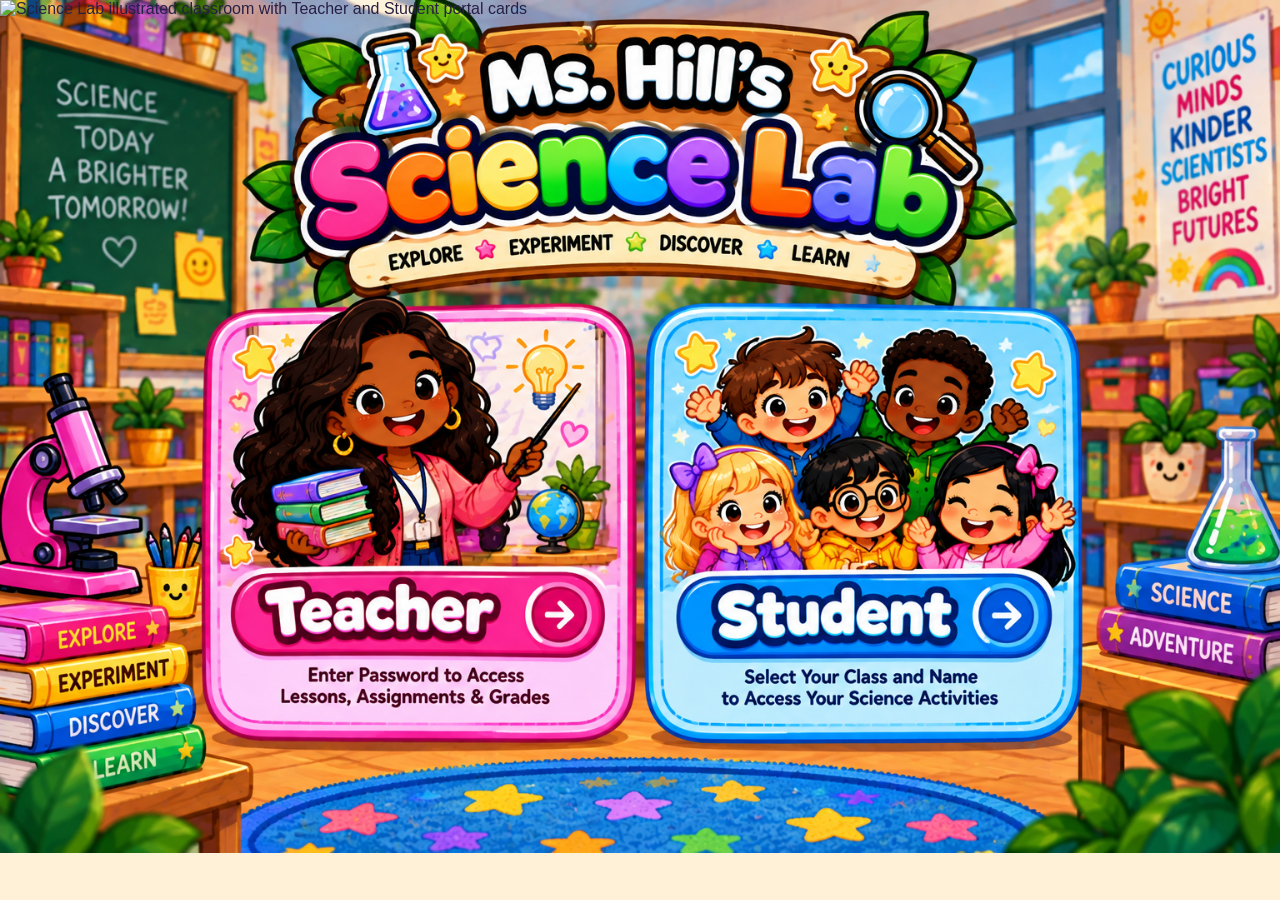
==== commit 1078dbfd: "Fix home artwork loading with direct image element" ====
--- a/index.html
+++ b/index.html
@@ -9,6 +9,7 @@
 </head>
 <body>
 <main class="classroom home-artwork-mode">
+<img class="home-artwork-image" src="https://raw.githubusercontent.com/tathill-teach/sciencelab/main/Ms.%20Hill%E2%80%99s%20Colorful%20Science%20Lab.png" alt="Science Lab illustrated classroom with Teacher and Student portal cards">
 <a class="image-portal teacher-hotspot" href="./teacher-login.html" aria-label="Teacher Login"></a>
 <button class="image-portal student-hotspot" id="studentBtn" type="button" disabled aria-label="Student Portal will be available after the class selection screen is built"></button>
 <div class="artwork-caption" aria-hidden="true">Teacher and Student portals</div>
--- a/styles.css
+++ b/styles.css
@@ -113,3 +113,18 @@
 .teacher-illustration .character{display:block;width:min(100%,300px);height:300px;object-fit:contain;filter:drop-shadow(0 7px 0 #e7a0c8)}
 .desk span{display:inline-block;margin:4px;padding:4px 7px;background:#fff0bd;border:2px solid #b87942;border-radius:7px;font-size:clamp(9px,1.2vw,14px);font-weight:1000}
 @media(max-width:760px){.teacher-illustration .character{height:190px;width:min(100%,210px)}}
+
+/* Approved full-image home screen: preserves the exact uploaded artwork. */
+.home-artwork-mode{display:block;min-height:100vh;padding:0;position:relative;background:#fff0d8 url("./Ms.%20Hill%E2%80%99s%20Colorful%20Science%20Lab.png") center top / 100% auto no-repeat;overflow:hidden}
+.home-artwork-mode .image-portal{position:absolute;display:block;top:41%;height:53%;border:0;background:transparent;cursor:pointer;border-radius:38px;z-index:5}
+.home-artwork-mode .teacher-hotspot{left:10%;width:38%}
+.home-artwork-mode .student-hotspot{left:50%;width:39%}
+.home-artwork-mode .image-portal:focus-visible{outline:5px dashed #6b3dc2;outline-offset:-9px}
+.home-artwork-mode .student-hotspot:disabled{cursor:not-allowed}
+.home-artwork-mode .artwork-caption{position:absolute;left:-9999px}
+@media(max-width:760px){
+ .home-artwork-mode{background-size:auto 100vh;background-position:center top;min-height:100vh}
+ .home-artwork-mode .image-portal{top:38%;height:57%}
+ .home-artwork-mode .teacher-hotspot{left:3%;width:46%}
+ .home-artwork-mode .student-hotspot{left:51%;width:46%}
+}
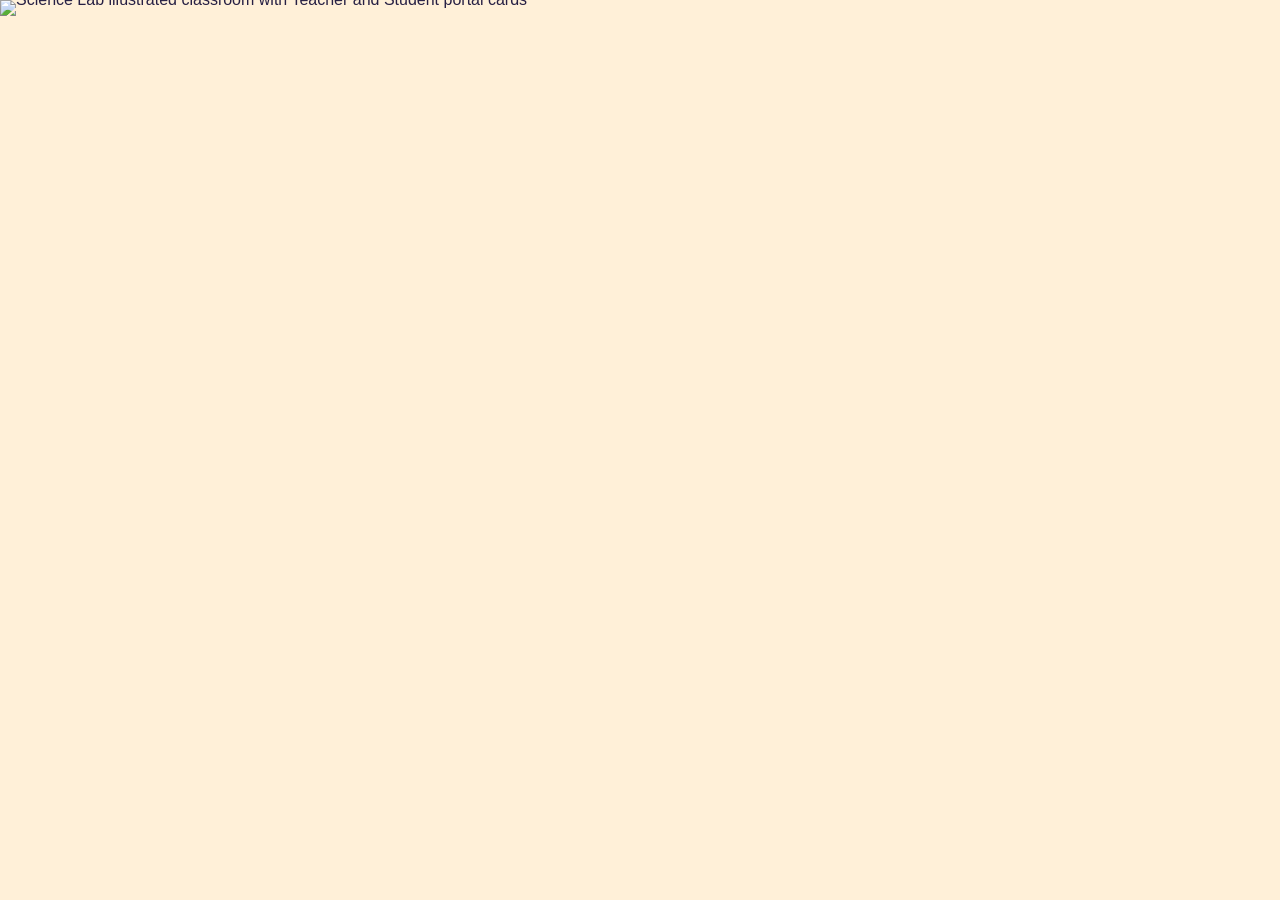
==== commit 2e4f51cb: "Enable student portal entry from home artwork" ====
--- a/index.html
+++ b/index.html
@@ -11,7 +11,7 @@
 <main class="classroom home-artwork-mode">
 <img class="home-artwork-image" src="https://raw.githubusercontent.com/tathill-teach/sciencelab/main/Ms.%20Hill%E2%80%99s%20Colorful%20Science%20Lab.png" alt="Science Lab illustrated classroom with Teacher and Student portal cards">
 <a class="image-portal teacher-hotspot" href="./teacher-login.html" aria-label="Teacher Login"></a>
-<button class="image-portal student-hotspot" id="studentBtn" type="button" disabled aria-label="Student Portal will be available after the class selection screen is built"></button>
+<a class="image-portal student-hotspot" id="studentBtn" href="./student-portal.html" aria-label="Student Portal"></a>
 <div class="artwork-caption" aria-hidden="true">Teacher and Student portals</div>
 </main>
 <script src="./script.js" defer></script>
--- a/styles.css
+++ b/styles.css
@@ -128,3 +128,97 @@
  .home-artwork-mode .teacher-hotspot{left:3%;width:46%}
  .home-artwork-mode .student-hotspot{left:51%;width:46%}
 }
+
+/* Home page uses the uploaded artwork as an actual image element for reliable loading. */
+.home-artwork-mode{display:block;position:relative;min-height:0;height:auto;width:100%;padding:0;margin:0;background:#fff0d8;overflow:hidden;line-height:0}
+.home-artwork-mode .home-artwork-image{display:block;width:100%;height:auto;max-width:none;margin:0;padding:0;object-fit:contain}
+.home-artwork-mode .image-portal{position:absolute;display:block;top:41%;height:53%;border:0;background:transparent;cursor:pointer;border-radius:38px;z-index:5;line-height:normal}
+.home-artwork-mode .teacher-hotspot{left:10%;width:38%}
+.home-artwork-mode .student-hotspot{left:50%;width:39%}
+.home-artwork-mode .image-portal:focus-visible{outline:5px dashed #6b3dc2;outline-offset:-9px}
+.home-artwork-mode .student-hotspot:disabled{cursor:not-allowed}
+.home-artwork-mode .artwork-caption{display:none}
+@media(max-width:760px){
+ .home-artwork-mode .image-portal{top:39%;height:57%}
+ .home-artwork-mode .teacher-hotspot{left:4%;width:45%}
+ .home-artwork-mode .student-hotspot{left:51%;width:45%}
+}
+
+/* Keep the complete approved artwork visible: preserve its natural aspect ratio and allow vertical scrolling. */
+.home-artwork-mode{min-height:100vh;height:auto;overflow:visible}
+.home-artwork-mode .home-artwork-image{width:100%;height:auto;object-fit:initial}
+.home-artwork-mode .image-portal{top:44%;height:52%}
+@media(max-width:760px){
+  .home-artwork-mode .image-portal{top:44%;height:52%}
+}
+
+/* Teacher Login exact approved full-image design with real form controls layered on top. */
+.teacher-artwork-page{margin:0;padding:0;background:#f5eddd;min-height:100vh;overflow-x:hidden}
+.teacher-artwork-shell{position:relative;width:100%;max-width:1536px;margin:0 auto;line-height:0}
+.teacher-login-artwork{display:block;width:100%;height:auto;max-width:none}
+.teacher-back-hotspot{position:absolute;left:1.2%;top:2%;width:17%;height:8%;border-radius:999px;z-index:3;background:transparent;display:block}
+.teacher-back-hotspot:focus-visible{outline:4px dashed #6b3dc2;outline-offset:2px}
+.teacher-password-form{position:absolute;left:44.5%;top:68.4%;width:41.5%;height:21%;z-index:4;margin:0;line-height:normal}
+.teacher-password-form input{position:absolute;left:0;top:0;width:100%;height:35%;border:0;border-radius:999px;background:rgba(255,255,255,.02);padding:0 17% 0 15%;font:800 clamp(13px,1.6vw,23px) "Trebuchet MS",Arial,sans-serif;color:#272044;outline:none;box-shadow:none}
+.teacher-password-form input::placeholder{color:transparent}
+.teacher-password-form input:focus{outline:4px solid #8d59ca;outline-offset:1px;box-shadow:none}
+.teacher-toggle-password{position:absolute;right:4%;top:2%;width:10%;height:31%;padding:0;border:0;background:transparent;cursor:pointer;color:transparent;font-size:0}
+.teacher-toggle-password:after{content:"";position:absolute;inset:0}
+.teacher-toggle-password:focus-visible{outline:3px dashed #6034af;border-radius:50%}
+.teacher-signin-hotspot{position:absolute;left:0;top:45%;width:100%;height:44%;padding:0;border:0;border-radius:999px;background:transparent;cursor:pointer}
+.teacher-signin-hotspot:hover{background:#ffffff14}
+.teacher-signin-hotspot:focus-visible{outline:4px dashed #6b3dc2;outline-offset:-3px}
+.visually-hidden{position:absolute!important;width:1px;height:1px;padding:0;margin:-1px;overflow:hidden;clip:rect(0,0,0,0);white-space:nowrap;border:0}
+.teacher-error-backdrop{display:none;position:fixed;inset:0;z-index:100;background:#211536a8;align-items:center;justify-content:center;padding:18px;line-height:normal}
+.teacher-error-backdrop.open{display:flex}
+.teacher-error-card{width:min(430px,100%);padding:28px;background:#fff6fc;border:6px solid #ff72b3;border-radius:28px;text-align:center;box-shadow:0 10px 0 #67254f;color:#272044}
+.teacher-error-icon{font-size:44px}
+.teacher-error-card h2{font-size:27px;color:#a51d61;margin:9px 0}
+.teacher-error-card p{font-weight:700;line-height:1.45}
+.teacher-error-card button{border:0;border-radius:999px;background:#e92987;color:white;padding:13px 28px;font-size:17px;font-weight:1000;cursor:pointer}
+@media(max-width:700px){
+ .teacher-password-form{left:44.5%;top:68.4%;width:41.5%;height:21%}
+ .teacher-password-form input{font-size:12px;padding-left:14%;padding-right:15%}
+}
+
+/* Align the real password field with the password bar in the uploaded 1536x1024 login artwork. */
+.teacher-password-form{left:44.5%;top:53.2%;width:41.5%;height:20%}
+.teacher-password-form input{top:0;height:39%;color:#272044;background:rgba(255,255,255,.015);pointer-events:auto;z-index:2}
+.teacher-password-form input::placeholder{color:#78859a;opacity:1}
+.teacher-toggle-password{z-index:3;pointer-events:auto;cursor:pointer}
+.teacher-signin-hotspot{top:48%;height:44%;z-index:2;pointer-events:auto}
+@media(max-width:700px){
+ .teacher-password-form{left:44.5%;top:53.2%;width:41.5%;height:20%}
+ .teacher-password-form input{height:39%;font-size:12px}
+}
+
+/* Fine alignment: move the real placeholder text into the artwork's printed "Enter Password" position. */
+.teacher-password-form input{padding-left:15%;padding-right:15%;text-indent:0}
+.teacher-password-form input::placeholder{color:#78859a;opacity:1;transform:translateY(0);letter-spacing:0}
+
+/* Hide the words baked into the image underneath the live password input. */
+.teacher-password-form input{
+  background:rgba(255,255,255,.97)!important;
+  border:2px solid #ead5ef!important;
+  box-sizing:border-box;
+}
+
+/* Make the password visibility control visibly recognizable on top of the image. */
+.teacher-toggle-password{
+  color:#5d6380!important;
+  font-size:0!important;
+  display:flex;
+  align-items:center;
+  justify-content:center;
+  border-radius:50%;
+}
+.teacher-toggle-password::after{
+  content:"👁";
+  position:static;
+  display:block;
+  color:#5d6380;
+  font-size:clamp(17px,2vw,29px);
+  line-height:1;
+  filter:drop-shadow(0 1px 0 #fff);
+}
+.teacher-toggle-password[aria-label="Hide password"]::after{content:"🙈"}
